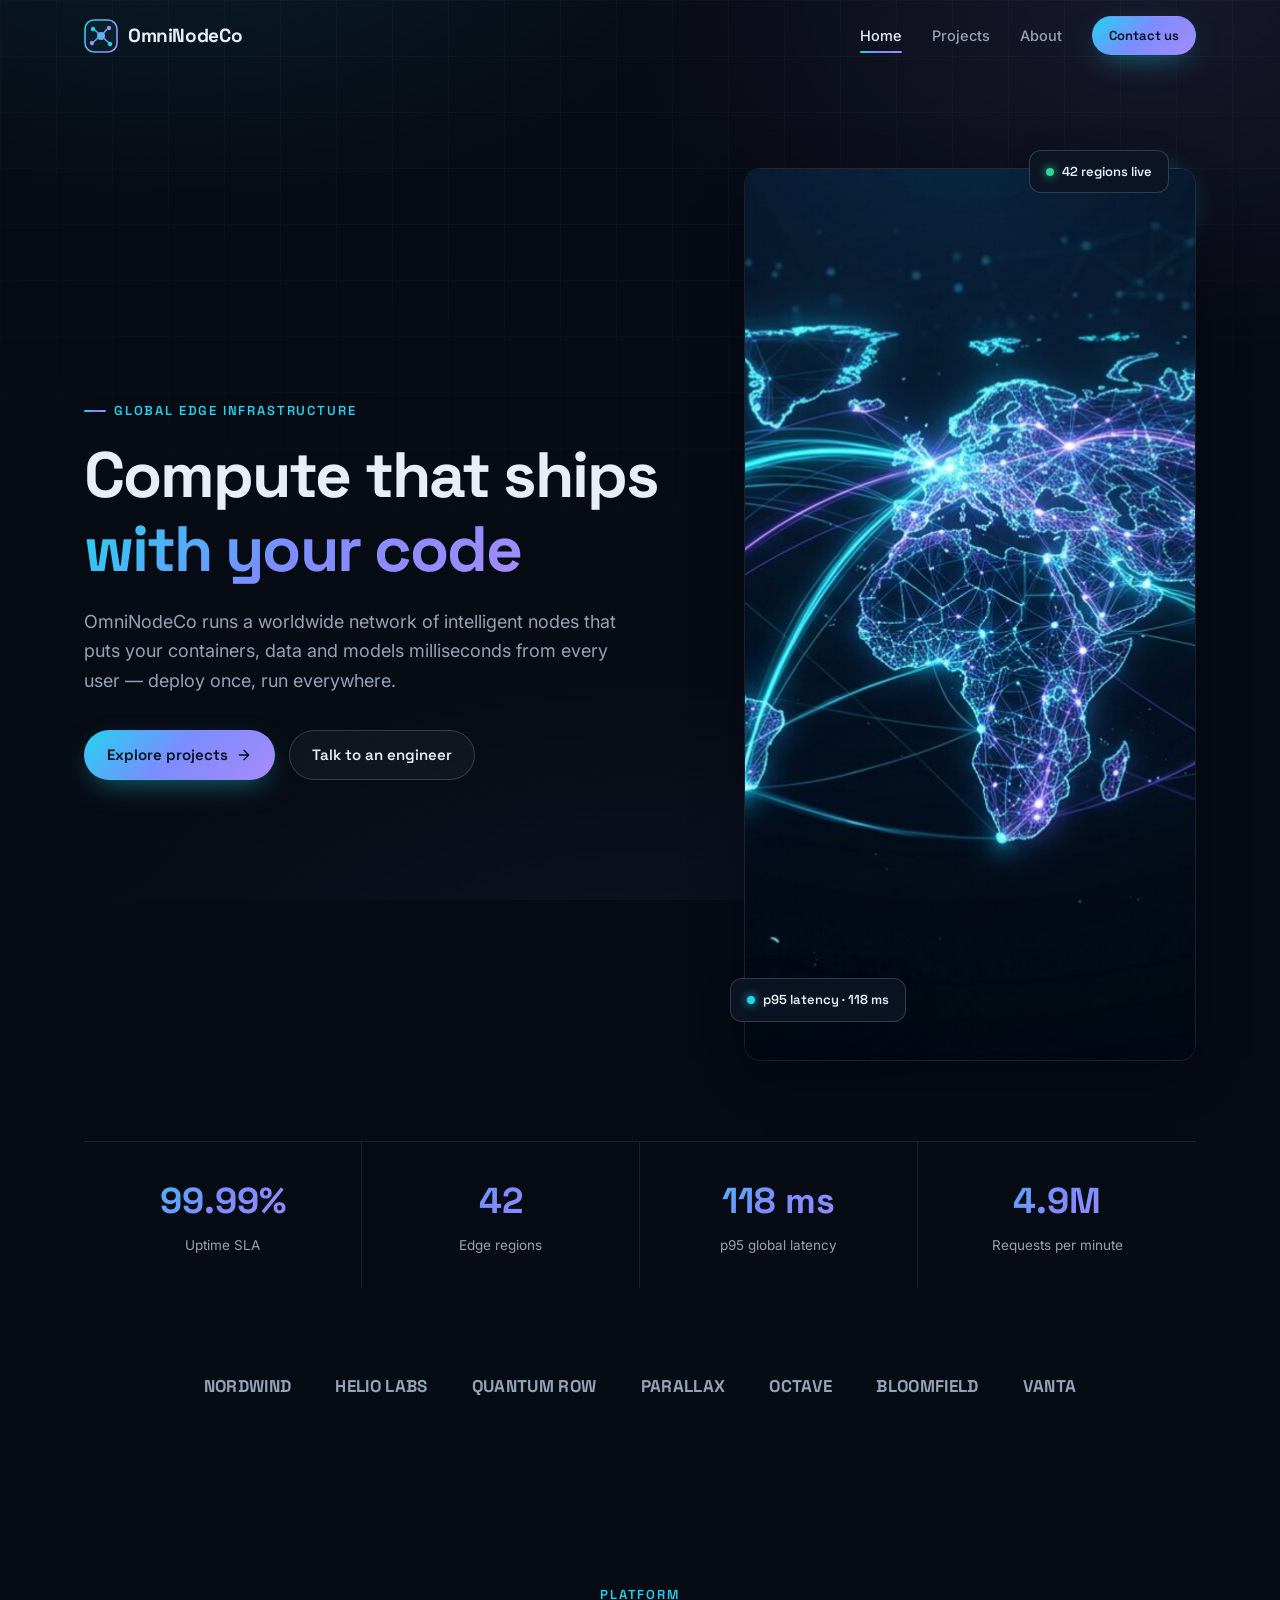
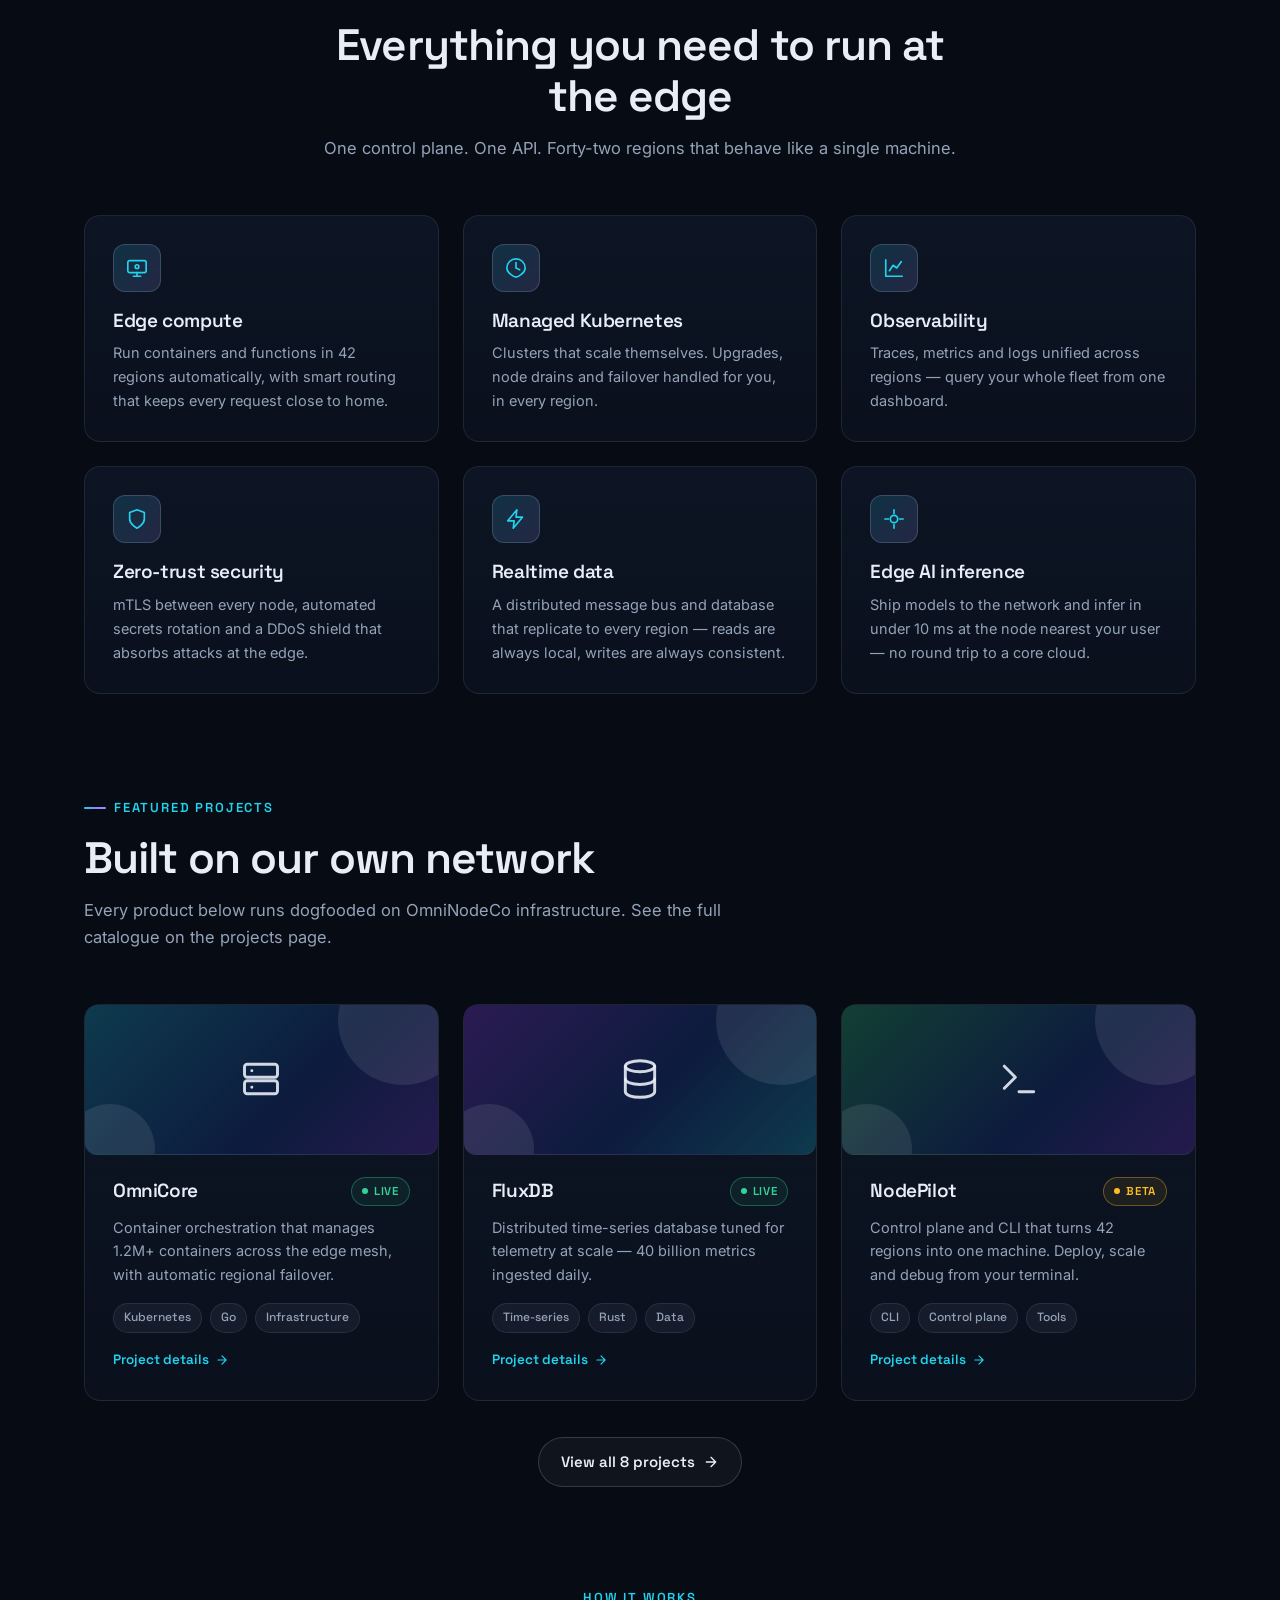
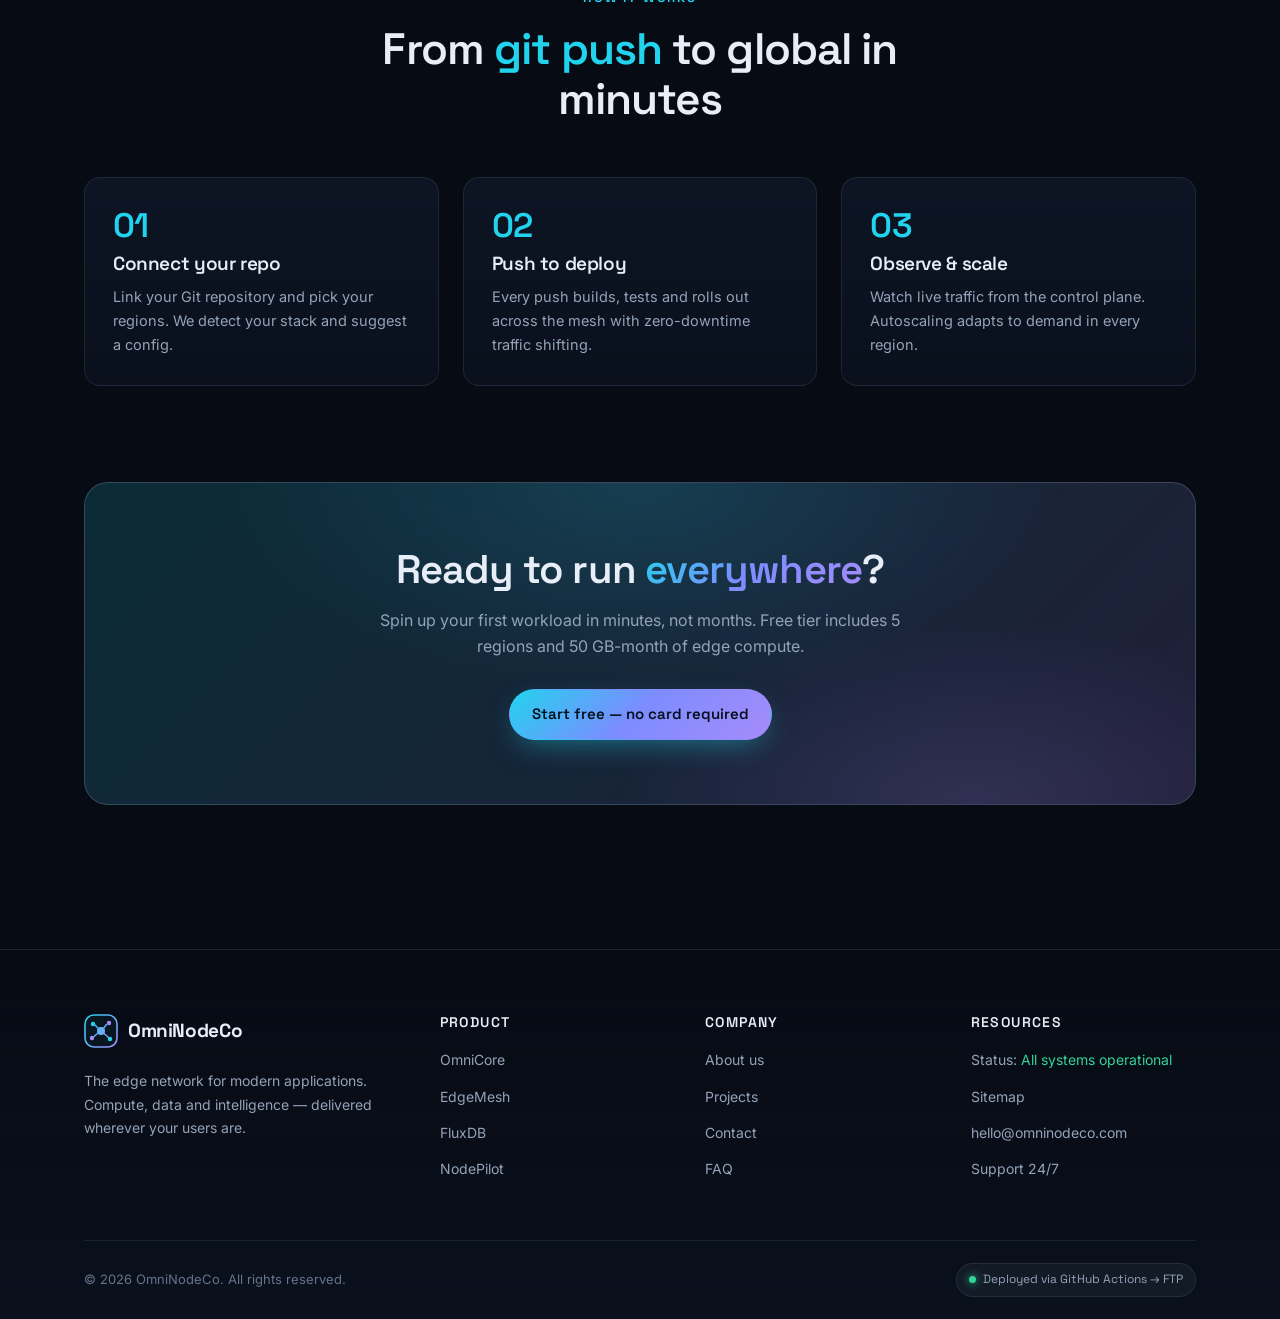
==== index.html @ f0d637fe "Build full OmniNodeCo website with FTP deploy workflow - Multi-page static site: home, projects (wit" ====
<!DOCTYPE html>
<html lang="en">
<head>
  <meta charset="UTF-8" />
  <meta name="viewport" content="width=device-width, initial-scale=1.0" />
  <title>OmniNodeCo — Global edge infrastructure for modern applications</title>
  <meta name="description" content="OmniNodeCo runs a global edge network that ships compute, data and intelligence to wherever your users are — with 99.99% uptime, 42 regions and sub-120ms latency." />
  <meta property="og:title" content="OmniNodeCo — Compute that ships with your code" />
  <meta property="og:description" content="Global edge infrastructure: managed Kubernetes, edge compute, realtime data and observability — deployed to 42 regions in minutes." />
  <meta property="og:type" content="website" />
  <meta property="og:url" content="https://www.omninodeco.com/" />
  <meta property="og:image" content="img/hero.jpg" />
  <meta name="theme-color" content="#070b14" />
  <link rel="icon" type="image/svg+xml" href="favicon.svg" />
  <link rel="preconnect" href="https://fonts.googleapis.com" />
  <link rel="preconnect" href="https://fonts.gstatic.com" crossorigin />
  <link href="https://fonts.googleapis.com/css2?family=Inter:wght@400;500;600&family=Space+Grotesk:wght@500;600;700&display=swap" rel="stylesheet" />
  <link rel="stylesheet" href="css/style.css" />
</head>
<body>

  <!-- ================= NAV ================= -->
  <header class="nav" id="nav">
    <div class="container nav-inner">
      <a class="brand" href="index.html" aria-label="OmniNodeCo home">
        <svg class="brand-mark" viewBox="0 0 34 34" fill="none" aria-hidden="true">
          <defs>
            <linearGradient id="bm" x1="0" y1="0" x2="34" y2="34" gradientUnits="userSpaceOnUse">
              <stop stop-color="#22d3ee" /><stop offset="1" stop-color="#a78bfa" />
            </linearGradient>
          </defs>
          <rect x="1" y="1" width="32" height="32" rx="9" stroke="url(#bm)" stroke-width="1.6" fill="rgba(34,211,238,0.06)" />
          <circle cx="17" cy="17" r="4" fill="url(#bm)" />
          <circle cx="9" cy="10" r="2.2" fill="#22d3ee" />
          <circle cx="25" cy="9" r="2.2" fill="#a78bfa" />
          <circle cx="26" cy="25" r="2.2" fill="#22d3ee" />
          <circle cx="8" cy="24" r="2.2" fill="#a78bfa" />
          <path d="M11 11l4.4 4.4M22.5 10.5L19 15M24.5 23.5l-5-4.5M10 22.5l4.6-4" stroke="url(#bm)" stroke-width="1.4" stroke-linecap="round" />
        </svg>
        OmniNodeCo
      </a>

      <nav class="nav-links" aria-label="Primary">
        <a href="index.html" class="active">Home</a>
        <a href="projects.html">Projects</a>
        <a href="about.html">About</a>
        <a href="contact.html" class="btn btn-primary btn-sm">Contact us</a>
      </nav>

      <button class="nav-toggle" id="navToggle" aria-label="Toggle menu" aria-expanded="false">
        <span></span><span></span><span></span>
      </button>
    </div>
  </header>

  <!-- ================= HERO ================= -->
  <section class="hero">
    <div class="container">
      <div class="hero-grid">
        <div>
          <span class="eyebrow">Global edge infrastructure</span>
          <h1>Compute that ships <span class="gradient-text">with your code</span></h1>
          <p class="hero-sub">
            OmniNodeCo runs a worldwide network of intelligent nodes that puts your
            containers, data and models milliseconds from every user — deploy once,
            run everywhere.
          </p>
          <div class="hero-ctas">
            <a class="btn btn-primary" href="projects.html">
              Explore projects
              <svg viewBox="0 0 24 24" fill="none" stroke="currentColor" stroke-width="2" stroke-linecap="round" stroke-linejoin="round"><path d="M5 12h14M12 5l7 7-7 7" /></svg>
            </a>
            <a class="btn btn-ghost" href="contact.html">Talk to an engineer</a>
          </div>
        </div>

        <div class="hero-visual reveal">
          <img src="img/hero.jpg" alt="OmniNodeCo global edge network — nodes connected across the world" width="1600" height="893" />
          <div class="hero-float f1"><span class="dot"></span>42 regions live</div>
          <div class="hero-float f2"><span class="dot"></span>p95 latency · 118 ms</div>
        </div>
      </div>

      <div class="stats reveal">
        <div class="stat">
          <b>99.99%</b>
          <span>Uptime SLA</span>
        </div>
        <div class="stat">
          <b>42</b>
          <span>Edge regions</span>
        </div>
        <div class="stat">
          <b>118 ms</b>
          <span>p95 global latency</span>
        </div>
        <div class="stat">
          <b>4.9M</b>
          <span>Requests per minute</span>
        </div>
      </div>
    </div>
  </section>

  <!-- ================= LOGO STRIP ================= -->
  <section class="section tight">
    <div class="container">
      <div class="logo-strip reveal" aria-label="Trusted by">
        <span>NORDWIND</span><span>HELIO LABS</span><span>QUANTUM ROW</span>
        <span>PARALLAX</span><span>OCTAVE</span><span>BLOOMFIELD</span><span>VANTA</span>
      </div>
    </div>
  </section>

  <!-- ================= FEATURES ================= -->
  <section class="section">
    <div class="container">
      <div class="section-head center reveal">
        <span class="eyebrow">Platform</span>
        <h2>Everything you need to run at the edge</h2>
        <p>One control plane. One API. Forty-two regions that behave like a single machine.</p>
      </div>

      <div class="grid grid-3">
        <article class="card reveal">
          <div class="card-icon">
            <svg viewBox="0 0 24 24" fill="none" stroke-width="1.8" stroke-linecap="round" stroke-linejoin="round"><rect x="2" y="4" width="20" height="13" rx="2" /><path d="M8 21h8M12 17v4" /><circle cx="12" cy="10.5" r="2" /></svg>
          </div>
          <h3>Edge compute</h3>
          <p>Run containers and functions in 42 regions automatically, with smart routing that keeps every request close to home.</p>
        </article>

        <article class="card reveal">
          <div class="card-icon">
            <svg viewBox="0 0 24 24" fill="none" stroke-width="1.8" stroke-linecap="round" stroke-linejoin="round"><path d="M12 2a10 10 0 0 1 10 10c0 5.5-8 10-10 10S2 17.5 2 12A10 10 0 0 1 12 2z" /><path d="M12 6v6l4 2" /></svg>
          </div>
          <h3>Managed Kubernetes</h3>
          <p>Clusters that scale themselves. Upgrades, node drains and failover handled for you, in every region.</p>
        </article>

        <article class="card reveal">
          <div class="card-icon">
            <svg viewBox="0 0 24 24" fill="none" stroke-width="1.8" stroke-linecap="round" stroke-linejoin="round"><path d="M3 3v18h18" /><path d="M7 15l4-6 4 3 5-7" /></svg>
          </div>
          <h3>Observability</h3>
          <p>Traces, metrics and logs unified across regions — query your whole fleet from one dashboard.</p>
        </article>

        <article class="card reveal">
          <div class="card-icon">
            <svg viewBox="0 0 24 24" fill="none" stroke-width="1.8" stroke-linecap="round" stroke-linejoin="round"><path d="M12 22s8-4 8-10V5l-8-3-8 3v7c0 6 8 10 8 10z" /></svg>
          </div>
          <h3>Zero-trust security</h3>
          <p>mTLS between every node, automated secrets rotation and a DDoS shield that absorbs attacks at the edge.</p>
        </article>

        <article class="card reveal">
          <div class="card-icon">
            <svg viewBox="0 0 24 24" fill="none" stroke-width="1.8" stroke-linecap="round" stroke-linejoin="round"><path d="M13 2L3 14h7l-1 8 10-12h-7l1-8z" /></svg>
          </div>
          <h3>Realtime data</h3>
          <p>A distributed message bus and database that replicate to every region — reads are always local, writes are always consistent.</p>
        </article>

        <article class="card reveal">
          <div class="card-icon">
            <svg viewBox="0 0 24 24" fill="none" stroke-width="1.8" stroke-linecap="round" stroke-linejoin="round"><path d="M12 2v4M12 18v4M2 12h4M18 12h4" /><circle cx="12" cy="12" r="4" /></svg>
          </div>
          <h3>Edge AI inference</h3>
          <p>Ship models to the network and infer in under 10 ms at the node nearest your user — no round trip to a core cloud.</p>
        </article>
      </div>
    </div>
  </section>

  <!-- ================= FEATURED PROJECTS ================= -->
  <section class="section" style="padding-top: 0;">
    <div class="container">
      <div class="section-head reveal">
        <span class="eyebrow">Featured projects</span>
        <h2>Built on our own network</h2>
        <p>Every product below runs dogfooded on OmniNodeCo infrastructure. See the full catalogue on the projects page.</p>
      </div>

      <div class="grid grid-3">
        <article class="card project-card reveal" data-category="infrastructure">
          <div class="project-thumb thumb-1">
            <svg viewBox="0 0 24 24" fill="none" stroke-width="1.6" stroke-linecap="round" stroke-linejoin="round"><rect x="3" y="4" width="18" height="7" rx="1.5" /><rect x="3" y="13" width="18" height="7" rx="1.5" /><path d="M7 7.5h.01M7 16.5h.01" /></svg>
          </div>
          <div class="project-meta">
            <h3 style="margin:0;">OmniCore</h3>
            <span class="status status-live">Live</span>
          </div>
          <p>Container orchestration that manages 1.2M+ containers across the edge mesh, with automatic regional failover.</p>
          <div class="tags">
            <span class="tag">Kubernetes</span><span class="tag">Go</span><span class="tag">Infrastructure</span>
          </div>
          <a class="card-link" href="projects.html">Project details
            <svg viewBox="0 0 24 24" fill="none" stroke="currentColor" stroke-width="2" stroke-linecap="round" stroke-linejoin="round"><path d="M5 12h14M12 5l7 7-7 7" /></svg>
          </a>
        </article>

        <article class="card project-card reveal" data-category="data-ai">
          <div class="project-thumb thumb-2">
            <svg viewBox="0 0 24 24" fill="none" stroke-width="1.6" stroke-linecap="round" stroke-linejoin="round"><ellipse cx="12" cy="5" rx="8" ry="3" /><path d="M4 5v14c0 1.7 3.6 3 8 3s8-1.3 8-3V5" /><path d="M4 12c0 1.7 3.6 3 8 3s8-1.3 8-3" /></svg>
          </div>
          <div class="project-meta">
            <h3 style="margin:0;">FluxDB</h3>
            <span class="status status-live">Live</span>
          </div>
          <p>Distributed time-series database tuned for telemetry at scale — 40 billion metrics ingested daily.</p>
          <div class="tags">
            <span class="tag">Time-series</span><span class="tag">Rust</span><span class="tag">Data</span>
          </div>
          <a class="card-link" href="projects.html">Project details
            <svg viewBox="0 0 24 24" fill="none" stroke="currentColor" stroke-width="2" stroke-linecap="round" stroke-linejoin="round"><path d="M5 12h14M12 5l7 7-7 7" /></svg>
          </a>
        </article>

        <article class="card project-card reveal" data-category="developer-tools">
          <div class="project-thumb thumb-3">
            <svg viewBox="0 0 24 24" fill="none" stroke-width="1.6" stroke-linecap="round" stroke-linejoin="round"><path d="M4 17l6-6-6-6M12 19h8" /></svg>
          </div>
          <div class="project-meta">
            <h3 style="margin:0;">NodePilot</h3>
            <span class="status status-beta">Beta</span>
          </div>
          <p>Control plane and CLI that turns 42 regions into one machine. Deploy, scale and debug from your terminal.</p>
          <div class="tags">
            <span class="tag">CLI</span><span class="tag">Control plane</span><span class="tag">Tools</span>
          </div>
          <a class="card-link" href="projects.html">Project details
            <svg viewBox="0 0 24 24" fill="none" stroke="currentColor" stroke-width="2" stroke-linecap="round" stroke-linejoin="round"><path d="M5 12h14M12 5l7 7-7 7" /></svg>
          </a>
        </article>
      </div>

      <div style="text-align:center; margin-top:36px;" class="reveal">
        <a class="btn btn-ghost" href="projects.html">View all 8 projects
          <svg viewBox="0 0 24 24" fill="none" stroke="currentColor" stroke-width="2" stroke-linecap="round" stroke-linejoin="round"><path d="M5 12h14M12 5l7 7-7 7" /></svg>
        </a>
      </div>
    </div>
  </section>

  <!-- ================= HOW IT WORKS ================= -->
  <section class="section" style="padding-top:0;">
    <div class="container">
      <div class="section-head center reveal">
        <span class="eyebrow">How it works</span>
        <h2>From <code style="font-family:var(--font-display); color:var(--accent);">git push</code> to global in minutes</h2>
      </div>

      <div class="grid grid-3">
        <article class="card reveal">
          <h3 style="color:var(--accent); font-size:34px; margin-bottom:8px;">01</h3>
          <h3>Connect your repo</h3>
          <p>Link your Git repository and pick your regions. We detect your stack and suggest a config.</p>
        </article>
        <article class="card reveal">
          <h3 style="color:var(--accent); font-size:34px; margin-bottom:8px;">02</h3>
          <h3>Push to deploy</h3>
          <p>Every push builds, tests and rolls out across the mesh with zero-downtime traffic shifting.</p>
        </article>
        <article class="card reveal">
          <h3 style="color:var(--accent); font-size:34px; margin-bottom:8px;">03</h3>
          <h3>Observe &amp; scale</h3>
          <p>Watch live traffic from the control plane. Autoscaling adapts to demand in every region.</p>
        </article>
      </div>
    </div>
  </section>

  <!-- ================= CTA ================= -->
  <section class="section" style="padding-top:0;">
    <div class="container">
      <div class="cta-band reveal">
        <h2>Ready to run <span class="gradient-text">everywhere</span>?</h2>
        <p>Spin up your first workload in minutes, not months. Free tier includes 5 regions and 50 GB-month of edge compute.</p>
        <a class="btn btn-primary" href="contact.html">Start free — no card required</a>
      </div>
    </div>
  </section>

  <!-- ================= FOOTER ================= -->
  <footer class="footer">
    <div class="container">
      <div class="footer-grid">
        <div>
          <a class="brand" href="index.html">
            <svg class="brand-mark" viewBox="0 0 34 34" fill="none" aria-hidden="true">
              <rect x="1" y="1" width="32" height="32" rx="9" stroke="url(#bm2)" stroke-width="1.6" fill="rgba(34,211,238,0.06)" />
              <circle cx="17" cy="17" r="4" fill="url(#bm2)" />
              <circle cx="9" cy="10" r="2.2" fill="#22d3ee" />
              <circle cx="25" cy="9" r="2.2" fill="#a78bfa" />
              <circle cx="26" cy="25" r="2.2" fill="#22d3ee" />
              <circle cx="8" cy="24" r="2.2" fill="#a78bfa" />
              <path d="M11 11l4.4 4.4M22.5 10.5L19 15M24.5 23.5l-5-4.5M10 22.5l4.6-4" stroke="url(#bm2)" stroke-width="1.4" stroke-linecap="round" />
              <defs>
                <linearGradient id="bm2" x1="0" y1="0" x2="34" y2="34" gradientUnits="userSpaceOnUse">
                  <stop stop-color="#22d3ee" /><stop offset="1" stop-color="#a78bfa" />
                </linearGradient>
              </defs>
            </svg>
            OmniNodeCo
          </a>
          <p>The edge network for modern applications. Compute, data and intelligence — delivered wherever your users are.</p>
        </div>

        <div>
          <h4>Product</h4>
          <ul class="footer-links">
            <li><a href="projects.html#featured">OmniCore</a></li>
            <li><a href="projects.html">EdgeMesh</a></li>
            <li><a href="projects.html">FluxDB</a></li>
            <li><a href="projects.html">NodePilot</a></li>
          </ul>
        </div>

        <div>
          <h4>Company</h4>
          <ul class="footer-links">
            <li><a href="about.html">About us</a></li>
            <li><a href="projects.html">Projects</a></li>
            <li><a href="contact.html">Contact</a></li>
            <li><a href="contact.html#faq">FAQ</a></li>
          </ul>
        </div>

        <div>
          <h4>Resources</h4>
          <ul class="footer-links">
            <li><a href="projects.html">Status: <span style="color:var(--ok);">All systems operational</span></a></li>
            <li><a href="sitemap.xml">Sitemap</a></li>
            <li><a href="mailto:hello@omninodeco.com">hello@omninodeco.com</a></li>
            <li><a href="contact.html">Support 24/7</a></li>
          </ul>
        </div>
      </div>

      <div class="footer-bottom">
        <span>© <span data-year>2026</span> OmniNodeCo. All rights reserved.</span>
        <span class="deploy-chip"><span class="dot"></span>Deployed via GitHub Actions → FTP</span>
      </div>
    </div>
  </footer>

  <script src="js/main.js"></script>
</body>
</html>
---- css/style.css ----
/* ============================================================
   OmniNodeCo — global stylesheet
   Dark, node/edge-network inspired design system
   ============================================================ */

/* ---------- Design tokens ---------- */
:root {
  --bg: #070b14;
  --bg-2: #0a101d;
  --surface: #0d1524;
  --surface-2: #111b2e;
  --border: rgba(148, 163, 184, 0.14);
  --border-strong: rgba(148, 163, 184, 0.28);

  --text: #e8eef7;
  --muted: #94a3b8;
  --dim: #64748b;

  --accent: #22d3ee;
  --accent-2: #a78bfa;
  --mid: #7c8cff;
  --ok: #34d399;
  --warn: #fbbf24;
  --danger: #f87171;

  --grad: linear-gradient(135deg, var(--accent) 0%, var(--mid) 48%, var(--accent-2) 100%);
  --grad-soft: linear-gradient(135deg, rgba(34, 211, 238, 0.16), rgba(167, 139, 250, 0.16));

  --font-display: "Space Grotesk", "Segoe UI", system-ui, -apple-system, sans-serif;
  --font-body: "Inter", "Segoe UI", system-ui, -apple-system, sans-serif;

  --radius: 16px;
  --radius-sm: 10px;
  --shadow: 0 18px 50px -18px rgba(2, 6, 16, 0.85);
  --shadow-glow: 0 0 0 1px rgba(34, 211, 238, 0.25), 0 18px 60px -20px rgba(34, 211, 238, 0.35);

  --nav-h: 72px;
  --maxw: 1160px;
}

/* ---------- Reset / base ---------- */
*,
*::before,
*::after {
  box-sizing: border-box;
  margin: 0;
  padding: 0;
}

html {
  scroll-behavior: smooth;
  -webkit-text-size-adjust: 100%;
}

body {
  font-family: var(--font-body);
  background: var(--bg);
  color: var(--text);
  line-height: 1.65;
  font-size: 16px;
  -webkit-font-smoothing: antialiased;
  overflow-x: hidden;
}

img {
  max-width: 100%;
  display: block;
}

a {
  color: inherit;
  text-decoration: none;
}

ul {
  list-style: none;
}

h1, h2, h3, h4 {
  font-family: var(--font-display);
  font-weight: 600;
  line-height: 1.15;
  letter-spacing: -0.02em;
}

::selection {
  background: rgba(34, 211, 238, 0.35);
  color: #fff;
}

/* Background canvas: subtle grid + glow orbs */
body::before {
  content: "";
  position: fixed;
  inset: 0;
  z-index: -2;
  background:
    radial-gradient(900px 480px at 15% -10%, rgba(34, 211, 238, 0.09), transparent 60%),
    radial-gradient(900px 560px at 90% 0%, rgba(167, 139, 250, 0.10), transparent 60%),
    radial-gradient(1000px 600px at 50% 115%, rgba(124, 140, 255, 0.07), transparent 60%),
    var(--bg);
}

body::after {
  content: "";
  position: fixed;
  inset: 0;
  z-index: -1;
  background-image:
    linear-gradient(rgba(148, 163, 184, 0.045) 1px, transparent 1px),
    linear-gradient(90deg, rgba(148, 163, 184, 0.045) 1px, transparent 1px);
  background-size: 56px 56px;
  mask-image: radial-gradient(ellipse 90% 70% at 50% 0%, #000 40%, transparent 100%);
  -webkit-mask-image: radial-gradient(ellipse 90% 70% at 50% 0%, #000 40%, transparent 100%);
  pointer-events: none;
}

.container {
  max-width: var(--maxw);
  margin: 0 auto;
  padding: 0 24px;
}

/* ---------- Typography helpers ---------- */
.eyebrow {
  display: inline-flex;
  align-items: center;
  gap: 8px;
  font-family: var(--font-display);
  font-size: 13px;
  font-weight: 600;
  letter-spacing: 0.14em;
  text-transform: uppercase;
  color: var(--accent);
}

.eyebrow::before {
  content: "";
  width: 22px;
  height: 2px;
  border-radius: 2px;
  background: var(--grad);
}

.gradient-text {
  background: var(--grad);
  -webkit-background-clip: text;
  background-clip: text;
  color: transparent;
}

.muted {
  color: var(--muted);
}

/* ---------- Buttons ---------- */
.btn {
  display: inline-flex;
  align-items: center;
  justify-content: center;
  gap: 8px;
  font-family: var(--font-display);
  font-size: 15px;
  font-weight: 600;
  padding: 12px 22px;
  border-radius: 999px;
  border: 1px solid transparent;
  cursor: pointer;
  transition: transform 0.18s ease, box-shadow 0.18s ease, background 0.18s ease, border-color 0.18s ease, color 0.18s ease;
  white-space: nowrap;
}

.btn svg {
  width: 16px;
  height: 16px;
  flex: none;
}

.btn-primary {
  background: var(--grad);
  color: #04101c;
  box-shadow: 0 10px 30px -10px rgba(34, 211, 238, 0.55);
}

.btn-primary:hover {
  transform: translateY(-2px);
  box-shadow: 0 16px 38px -10px rgba(34, 211, 238, 0.7);
}

.btn-ghost {
  background: rgba(148, 163, 184, 0.06);
  border-color: var(--border-strong);
  color: var(--text);
}

.btn-ghost:hover {
  border-color: var(--accent);
  color: var(--accent);
  transform: translateY(-2px);
}

.btn-sm {
  padding: 8px 16px;
  font-size: 13px;
}

/* ---------- Navigation ---------- */
.nav {
  position: sticky;
  top: 0;
  z-index: 100;
  height: var(--nav-h);
  display: flex;
  align-items: center;
  transition: background 0.25s ease, border-color 0.25s ease, box-shadow 0.25s ease;
  border-bottom: 1px solid transparent;
}

.nav.scrolled {
  background: rgba(7, 11, 20, 0.82);
  backdrop-filter: blur(14px);
  -webkit-backdrop-filter: blur(14px);
  border-color: var(--border);
  box-shadow: 0 10px 30px -18px rgba(0, 0, 0, 0.8);
}

.nav-inner {
  display: flex;
  align-items: center;
  justify-content: space-between;
  width: 100%;
}

.brand {
  display: inline-flex;
  align-items: center;
  gap: 10px;
  font-family: var(--font-display);
  font-size: 19px;
  font-weight: 700;
  letter-spacing: -0.02em;
}

.brand-mark {
  width: 34px;
  height: 34px;
  flex: none;
}

.nav-links {
  display: flex;
  align-items: center;
  gap: 30px;
}

.nav-links a:not(.btn) {
  font-size: 14.5px;
  font-weight: 500;
  color: var(--muted);
  position: relative;
  padding: 6px 0;
  transition: color 0.18s ease;
}

.nav-links a:not(.btn)::after {
  content: "";
  position: absolute;
  left: 0;
  bottom: 0;
  width: 100%;
  height: 2px;
  border-radius: 2px;
  background: var(--grad);
  transform: scaleX(0);
  transform-origin: left;
  transition: transform 0.22s ease;
}

.nav-links a:not(.btn):hover,
.nav-links a.active {
  color: var(--text);
}

.nav-links a:not(.btn):hover::after,
.nav-links a.active::after {
  transform: scaleX(1);
}

.nav-toggle {
  display: none;
  background: none;
  border: 1px solid var(--border-strong);
  border-radius: 10px;
  width: 42px;
  height: 42px;
  cursor: pointer;
  flex-direction: column;
  align-items: center;
  justify-content: center;
  gap: 5px;
}

.nav-toggle span {
  display: block;
  width: 18px;
  height: 2px;
  border-radius: 2px;
  background: var(--text);
  transition: transform 0.25s ease, opacity 0.25s ease;
}

.nav.open .nav-toggle span:nth-child(1) { transform: translateY(7px) rotate(45deg); }
.nav.open .nav-toggle span:nth-child(2) { opacity: 0; }
.nav.open .nav-toggle span:nth-child(3) { transform: translateY(-7px) rotate(-45deg); }

/* ---------- Hero ---------- */
.hero {
  position: relative;
  padding: 96px 0 0;
  overflow: hidden;
}

.hero-grid {
  display: grid;
  grid-template-columns: 1.15fr 0.85fr;
  gap: 48px;
  align-items: center;
}

.hero h1 {
  font-size: clamp(40px, 5.4vw, 64px);
  font-weight: 700;
  margin: 18px 0 20px;
  letter-spacing: -0.03em;
}

.hero-sub {
  font-size: 18px;
  color: var(--muted);
  max-width: 540px;
  margin-bottom: 34px;
}

.hero-ctas {
  display: flex;
  flex-wrap: wrap;
  gap: 14px;
  margin-bottom: 56px;
}

.hero-visual {
  position: relative;
}

.hero-visual img {
  border-radius: var(--radius);
  border: 1px solid var(--border);
  box-shadow: var(--shadow);
  width: 100%;
  object-fit: cover;
}

.hero-visual::before {
  content: "";
  position: absolute;
  inset: -22px -16px auto auto;
  width: 120px;
  height: 120px;
  background: radial-gradient(circle, rgba(34, 211, 238, 0.35), transparent 70%);
  filter: blur(6px);
  z-index: -1;
}

.hero-float {
  position: absolute;
  background: rgba(13, 21, 36, 0.9);
  backdrop-filter: blur(10px);
  border: 1px solid var(--border-strong);
  border-radius: 12px;
  padding: 10px 16px;
  font-family: var(--font-display);
  font-size: 13px;
  font-weight: 600;
  box-shadow: var(--shadow);
  display: flex;
  align-items: center;
  gap: 8px;
  animation: float 5.5s ease-in-out infinite;
}

.hero-float .dot {
  width: 8px;
  height: 8px;
  border-radius: 50%;
  background: var(--ok);
  box-shadow: 0 0 10px var(--ok);
}

.hero-float.f1 { top: -18px; right: 6%; }
.hero-float.f2 { bottom: 40px; left: -14px; animation-delay: 2.2s; }
.hero-float.f2 .dot { background: var(--accent); box-shadow: 0 0 10px var(--accent); }

@keyframes float {
  0%, 100% { transform: translateY(0); }
  50% { transform: translateY(-10px); }
}

/* Stats bar */
.stats {
  margin-top: 80px;
  border-top: 1px solid var(--border);
  display: grid;
  grid-template-columns: repeat(4, 1fr);
}

.stat {
  padding: 30px 22px;
  text-align: center;
  border-right: 1px solid var(--border);
}

.stat:last-child { border-right: none; }

.stat b {
  display: block;
  font-family: var(--font-display);
  font-size: clamp(26px, 3vw, 36px);
  font-weight: 700;
  background: var(--grad);
  -webkit-background-clip: text;
  background-clip: text;
  color: transparent;
}

.stat span {
  font-size: 13.5px;
  color: var(--muted);
}

/* ---------- Sections ---------- */
.section {
  padding: 96px 0;
}

.section.tight { padding: 64px 0; }

.section-head {
  max-width: 680px;
  margin-bottom: 52px;
}

.section-head.center {
  margin-left: auto;
  margin-right: auto;
  text-align: center;
}

.section-head.center .eyebrow { justify-content: center; }
.section-head.center .eyebrow::before { display: none; }

.section-head h2 {
  font-size: clamp(30px, 3.6vw, 44px);
  margin: 14px 0 14px;
}

.section-head p {
  color: var(--muted);
  font-size: 16.5px;
}

/* ---------- Cards / grids ---------- */
.grid {
  display: grid;
  gap: 24px;
}

.grid-2 { grid-template-columns: repeat(2, 1fr); }
.grid-3 { grid-template-columns: repeat(3, 1fr); }
.grid-4 { grid-template-columns: repeat(4, 1fr); }

.card {
  background: linear-gradient(180deg, var(--surface), rgba(13, 21, 36, 0.55));
  border: 1px solid var(--border);
  border-radius: var(--radius);
  padding: 28px;
  transition: transform 0.22s ease, border-color 0.22s ease, box-shadow 0.22s ease;
  position: relative;
}

.card:hover {
  transform: translateY(-5px);
  border-color: var(--border-strong);
  box-shadow: var(--shadow);
}

.card-icon {
  width: 48px;
  height: 48px;
  border-radius: 12px;
  background: var(--grad-soft);
  border: 1px solid var(--border-strong);
  display: flex;
  align-items: center;
  justify-content: center;
  margin-bottom: 18px;
}

.card-icon svg {
  width: 22px;
  height: 22px;
  stroke: var(--accent);
}

.card h3 {
  font-size: 19px;
  margin-bottom: 10px;
}

.card p {
  color: var(--muted);
  font-size: 14.5px;
}

.card .card-link {
  display: inline-flex;
  align-items: center;
  gap: 6px;
  margin-top: 16px;
  font-family: var(--font-display);
  font-size: 13.5px;
  font-weight: 600;
  color: var(--accent);
  transition: gap 0.18s ease;
}

.card .card-link:hover { gap: 10px; }

.card-link svg { width: 14px; height: 14px; }

/* ---------- Project cards ---------- */
.project-thumb {
  height: 150px;
  border-radius: 12px;
  margin: -28px -28px 22px;
  display: flex;
  align-items: center;
  justify-content: center;
  position: relative;
  overflow: hidden;
  border-bottom: 1px solid var(--border);
}

.project-thumb svg {
  width: 44px;
  height: 44px;
  stroke: rgba(232, 238, 247, 0.9);
  position: relative;
  z-index: 1;
}

.project-thumb::before,
.project-thumb::after {
  content: "";
  position: absolute;
  border-radius: 50%;
  background: rgba(255, 255, 255, 0.09);
}

.project-thumb::before { width: 130px; height: 130px; top: -50px; right: -30px; }
.project-thumb::after { width: 90px; height: 90px; bottom: -40px; left: -20px; }

.thumb-1 { background: linear-gradient(135deg, #0e3a4d, #0d1b3e 60%, #251a4d); }
.thumb-2 { background: linear-gradient(135deg, #2b1b52, #0d1b3e 55%, #0e3a4d); }
.thumb-3 { background: linear-gradient(135deg, #123f33, #0d1b3e 60%, #251a4d); }
.thumb-4 { background: linear-gradient(135deg, #3a2a10, #0d1b3e 60%, #2b1b52); }

.project-meta {
  display: flex;
  align-items: center;
  justify-content: space-between;
  gap: 10px;
  margin-bottom: 10px;
}

.status {
  display: inline-flex;
  align-items: center;
  gap: 6px;
  font-family: var(--font-display);
  font-size: 11.5px;
  font-weight: 600;
  letter-spacing: 0.06em;
  text-transform: uppercase;
  padding: 4px 10px;
  border-radius: 999px;
  border: 1px solid;
  white-space: nowrap;
}

.status::before {
  content: "";
  width: 6px;
  height: 6px;
  border-radius: 50%;
  background: currentColor;
}

.status-live { color: var(--ok); border-color: rgba(52, 211, 153, 0.35); background: rgba(52, 211, 153, 0.08); }
.status-beta { color: var(--warn); border-color: rgba(251, 191, 36, 0.35); background: rgba(251, 191, 36, 0.08); }
.status-alpha { color: var(--danger); border-color: rgba(248, 113, 113, 0.35); background: rgba(248, 113, 113, 0.08); }

.tags {
  display: flex;
  flex-wrap: wrap;
  gap: 8px;
  margin-top: 16px;
}

.tag {
  font-family: var(--font-display);
  font-size: 12px;
  font-weight: 500;
  color: var(--muted);
  background: rgba(148, 163, 184, 0.08);
  border: 1px solid var(--border);
  padding: 4px 10px;
  border-radius: 999px;
}

/* ---------- Filters ---------- */
.filters {
  display: flex;
  flex-wrap: wrap;
  gap: 10px;
  margin-bottom: 36px;
}

.filter-btn {
  font-family: var(--font-display);
  font-size: 13.5px;
  font-weight: 600;
  color: var(--muted);
  background: rgba(148, 163, 184, 0.05);
  border: 1px solid var(--border);
  border-radius: 999px;
  padding: 9px 18px;
  cursor: pointer;
  transition: all 0.18s ease;
}

.filter-btn:hover {
  color: var(--text);
  border-color: var(--border-strong);
}

.filter-btn.active {
  color: #04101c;
  background: var(--grad);
  border-color: transparent;
}

/* ---------- CTA band ---------- */
.cta-band {
  position: relative;
  border-radius: 24px;
  padding: 64px 48px;
  text-align: center;
  overflow: hidden;
  border: 1px solid var(--border-strong);
  background: var(--grad-soft);
}

.cta-band::before {
  content: "";
  position: absolute;
  inset: 0;
  background:
    radial-gradient(600px 300px at 50% 0%, rgba(34, 211, 238, 0.14), transparent 70%),
    radial-gradient(500px 260px at 80% 100%, rgba(167, 139, 250, 0.14), transparent 70%);
  pointer-events: none;
}

.cta-band h2 {
  font-size: clamp(28px, 3.4vw, 40px);
  margin-bottom: 14px;
  position: relative;
}

.cta-band p {
  color: var(--muted);
  max-width: 560px;
  margin: 0 auto 30px;
  font-size: 16px;
  position: relative;
}

.cta-band .btn { position: relative; }

/* ---------- Page hero (inner pages) ---------- */
.page-hero {
  padding: 88px 0 56px;
  text-align: center;
}

.page-hero h1 {
  font-size: clamp(36px, 4.6vw, 54px);
  margin: 16px 0 14px;
}

.page-hero p {
  color: var(--muted);
  max-width: 620px;
  margin: 0 auto;
  font-size: 17px;
}

.crumbs {
  font-family: var(--font-display);
  font-size: 13px;
  letter-spacing: 0.1em;
  text-transform: uppercase;
  color: var(--dim);
}

.crumbs a { color: var(--accent); }

/* ---------- Featured project (projects page) ---------- */
.featured {
  display: grid;
  grid-template-columns: 1fr 1fr;
  gap: 0;
  background: linear-gradient(180deg, var(--surface), rgba(13, 21, 36, 0.5));
  border: 1px solid var(--border);
  border-radius: var(--radius);
  overflow: hidden;
  margin-bottom: 24px;
}

.featured-visual {
  min-height: 300px;
  display: flex;
  align-items: center;
  justify-content: center;
  position: relative;
  overflow: hidden;
}

.featured-visual svg {
  width: 96px;
  height: 96px;
  stroke: rgba(232, 238, 247, 0.92);
  position: relative;
  z-index: 1;
}

.featured-body {
  padding: 40px;
  display: flex;
  flex-direction: column;
  justify-content: center;
}

.featured-body h3 { font-size: 28px; margin: 14px 0 12px; }
.featured-body p { color: var(--muted); margin-bottom: 18px; }

.featured-stats {
  display: flex;
  gap: 28px;
  margin-bottom: 22px;
}

.featured-stats b {
  display: block;
  font-family: var(--font-display);
  font-size: 20px;
  color: var(--accent);
}

.featured-stats span { font-size: 12.5px; color: var(--dim); }

/* ---------- About ---------- */
.mission-grid {
  display: grid;
  grid-template-columns: 1fr 1fr;
  gap: 56px;
  align-items: center;
}

.mission-grid img {
  border-radius: var(--radius);
  border: 1px solid var(--border);
  box-shadow: var(--shadow);
  width: 100%;
  object-fit: cover;
}

.timeline {
  position: relative;
  padding-left: 30px;
}

.timeline::before {
  content: "";
  position: absolute;
  left: 7px;
  top: 4px;
  bottom: 4px;
  width: 2px;
  background: linear-gradient(180deg, var(--accent), var(--accent-2));
  opacity: 0.4;
}

.timeline-item {
  position: relative;
  padding-bottom: 36px;
}

.timeline-item:last-child { padding-bottom: 0; }

.timeline-item::before {
  content: "";
  position: absolute;
  left: -30px;
  top: 6px;
  width: 16px;
  height: 16px;
  border-radius: 50%;
  background: var(--bg);
  border: 2px solid var(--accent);
  box-shadow: 0 0 14px rgba(34, 211, 238, 0.6);
}

.timeline-item .year {
  font-family: var(--font-display);
  font-size: 13px;
  font-weight: 700;
  color: var(--accent);
  letter-spacing: 0.1em;
}

.timeline-item h3 { font-size: 18px; margin: 6px 0 6px; }
.timeline-item p { color: var(--muted); font-size: 14.5px; }

.avatar {
  width: 62px;
  height: 62px;
  border-radius: 50%;
  background: var(--grad);
  color: #04101c;
  font-family: var(--font-display);
  font-weight: 700;
  font-size: 20px;
  display: flex;
  align-items: center;
  justify-content: center;
  margin-bottom: 16px;
}

.team-card { text-align: center; padding: 32px 24px; }
.team-card .avatar { margin-left: auto; margin-right: auto; }
.team-card h3 { font-size: 17px; }
.team-card .role { color: var(--accent); font-size: 13px; font-family: var(--font-display); font-weight: 600; margin-top: 2px; }
.team-card p { margin-top: 12px; font-size: 13.5px; }

/* ---------- Contact ---------- */
.contact-grid {
  display: grid;
  grid-template-columns: 0.9fr 1.1fr;
  gap: 40px;
  align-items: start;
}

.contact-info-card {
  display: flex;
  gap: 16px;
  padding: 20px;
}

.contact-info-card .card-icon { margin-bottom: 0; flex: none; }

.form-card {
  padding: 36px;
}

.form-row {
  display: grid;
  grid-template-columns: 1fr 1fr;
  gap: 16px;
}

.field {
  margin-bottom: 18px;
}

.field label {
  display: block;
  font-family: var(--font-display);
  font-size: 13px;
  font-weight: 600;
  margin-bottom: 7px;
  color: var(--text);
}

.field input,
.field select,
.field textarea {
  width: 100%;
  background: rgba(7, 11, 20, 0.7);
  border: 1px solid var(--border-strong);
  border-radius: var(--radius-sm);
  color: var(--text);
  font-family: var(--font-body);
  font-size: 14.5px;
  padding: 12px 14px;
  transition: border-color 0.18s ease, box-shadow 0.18s ease;
}

.field select option { background: var(--surface); }

.field input:focus,
.field select:focus,
.field textarea:focus {
  outline: none;
  border-color: var(--accent);
  box-shadow: 0 0 0 3px rgba(34, 211, 238, 0.18);
}

.field textarea { min-height: 140px; resize: vertical; }

.form-status {
  display: none;
  margin-top: 16px;
  padding: 12px 16px;
  border-radius: var(--radius-sm);
  font-size: 14px;
  border: 1px solid;
}

.form-status.ok { display: block; color: var(--ok); border-color: rgba(52, 211, 153, 0.4); background: rgba(52, 211, 153, 0.08); }
.form-status.err { display: block; color: var(--danger); border-color: rgba(248, 113, 113, 0.4); background: rgba(248, 113, 113, 0.08); }

/* ---------- FAQ ---------- */
.faq details {
  background: linear-gradient(180deg, var(--surface), rgba(13, 21, 36, 0.5));
  border: 1px solid var(--border);
  border-radius: var(--radius-sm);
  padding: 18px 22px;
  margin-bottom: 14px;
  transition: border-color 0.2s ease;
}

.faq details[open] { border-color: var(--border-strong); }

.faq summary {
  cursor: pointer;
  font-family: var(--font-display);
  font-weight: 600;
  font-size: 15.5px;
  list-style: none;
  display: flex;
  justify-content: space-between;
  align-items: center;
  gap: 16px;
}

.faq summary::-webkit-details-marker { display: none; }

.faq summary::after {
  content: "+";
  font-family: var(--font-body);
  font-size: 20px;
  font-weight: 400;
  color: var(--accent);
  transition: transform 0.2s ease;
  flex: none;
}

.faq details[open] summary::after { transform: rotate(45deg); }

.faq details p {
  color: var(--muted);
  font-size: 14.5px;
  margin-top: 12px;
}

/* ---------- Logo strip ---------- */
.logo-strip {
  display: flex;
  flex-wrap: wrap;
  justify-content: center;
  gap: 18px 44px;
  padding: 20px 0;
  opacity: 0.6;
}

.logo-strip span {
  font-family: var(--font-display);
  font-weight: 700;
  font-size: 17px;
  letter-spacing: 0.02em;
  color: var(--muted);
  white-space: nowrap;
}

/* ---------- Footer ---------- */
.footer {
  border-top: 1px solid var(--border);
  background: linear-gradient(180deg, transparent, rgba(13, 21, 36, 0.55));
  padding: 64px 0 0;
  margin-top: 48px;
}

.footer-grid {
  display: grid;
  grid-template-columns: 1.4fr 1fr 1fr 1fr;
  gap: 40px;
  padding-bottom: 48px;
}

.footer h4 {
  font-size: 14px;
  letter-spacing: 0.1em;
  text-transform: uppercase;
  color: var(--text);
  margin-bottom: 16px;
}

.footer p {
  color: var(--muted);
  font-size: 14px;
  max-width: 300px;
  margin-top: 14px;
}

.footer-links li { margin-bottom: 10px; }

.footer-links a {
  color: var(--muted);
  font-size: 14px;
  transition: color 0.15s ease;
}

.footer-links a:hover { color: var(--accent); }

.footer-bottom {
  border-top: 1px solid var(--border);
  padding: 22px 0;
  display: flex;
  align-items: center;
  justify-content: space-between;
  gap: 14px;
  flex-wrap: wrap;
  font-size: 13px;
  color: var(--dim);
}

.footer-bottom .deploy-chip {
  display: inline-flex;
  align-items: center;
  gap: 7px;
  font-family: var(--font-display);
  font-size: 12px;
  color: var(--muted);
  background: rgba(148, 163, 184, 0.07);
  border: 1px solid var(--border);
  padding: 6px 12px;
  border-radius: 999px;
}

.footer-bottom .deploy-chip .dot {
  width: 7px;
  height: 7px;
  border-radius: 50%;
  background: var(--ok);
  box-shadow: 0 0 8px var(--ok);
}

/* ---------- 404 ---------- */
.error-page {
  min-height: 70vh;
  display: flex;
  flex-direction: column;
  align-items: center;
  justify-content: center;
  text-align: center;
  padding: 60px 24px;
}

.error-code {
  font-family: var(--font-display);
  font-size: clamp(90px, 16vw, 170px);
  font-weight: 700;
  line-height: 1;
  background: var(--grad);
  -webkit-background-clip: text;
  background-clip: text;
  color: transparent;
}

.error-page h1 { font-size: clamp(24px, 3vw, 34px); margin: 8px 0 12px; }
.error-page p { color: var(--muted); max-width: 420px; margin-bottom: 28px; }

/* ---------- Reveal animation ---------- */
.reveal {
  opacity: 0;
  transform: translateY(24px);
  transition: opacity 0.6s ease, transform 0.6s cubic-bezier(0.2, 0.65, 0.3, 1);
}

.reveal.in-view {
  opacity: 1;
  transform: translateY(0);
}

/* ---------- Responsive ---------- */
@media (max-width: 960px) {
  .hero-grid { grid-template-columns: 1fr; gap: 56px; }
  .hero-visual { max-width: 560px; }
  .grid-4 { grid-template-columns: repeat(2, 1fr); }
  .grid-3 { grid-template-columns: repeat(2, 1fr); }
  .featured { grid-template-columns: 1fr; }
  .featured-visual { min-height: 220px; }
  .mission-grid { grid-template-columns: 1fr; gap: 36px; }
  .contact-grid { grid-template-columns: 1fr; }
  .footer-grid { grid-template-columns: 1fr 1fr; }
}

@media (max-width: 720px) {
  .nav-links {
    position: fixed;
    inset: var(--nav-h) 0 auto 0;
    flex-direction: column;
    align-items: stretch;
    gap: 6px;
    background: rgba(7, 11, 20, 0.97);
    backdrop-filter: blur(16px);
    border-bottom: 1px solid var(--border);
    padding: 18px 24px 24px;
    transform: translateY(-130%);
    transition: transform 0.28s ease;
    z-index: 99;
  }

  .nav.open .nav-links {
    transform: translateY(0);
  }

  .nav-links a:not(.btn) {
    padding: 12px 6px;
    font-size: 16px;
    border-bottom: 1px solid var(--border);
  }

  .nav-links .btn { margin-top: 10px; }

  .nav-toggle { display: flex; }

  .stats { grid-template-columns: repeat(2, 1fr); }
  .stat:nth-child(2) { border-right: none; }
  .stat:nth-child(1), .stat:nth-child(2) { border-bottom: 1px solid var(--border); }

  .grid-3, .grid-4, .grid-2 { grid-template-columns: 1fr; }
  .form-row { grid-template-columns: 1fr; }
  .cta-band { padding: 48px 24px; }
  .section { padding: 64px 0; }
  .hero { padding-top: 64px; }
  .stats { margin-top: 56px; }
  .footer-grid { grid-template-columns: 1fr; gap: 32px; }
}

@media (prefers-reduced-motion: reduce) {
  *, *::before, *::after {
    animation-duration: 0.01ms !important;
    animation-iteration-count: 1 !important;
    transition-duration: 0.01ms !important;
    scroll-behavior: auto !important;
  }
  .reveal { opacity: 1; transform: none; }
}
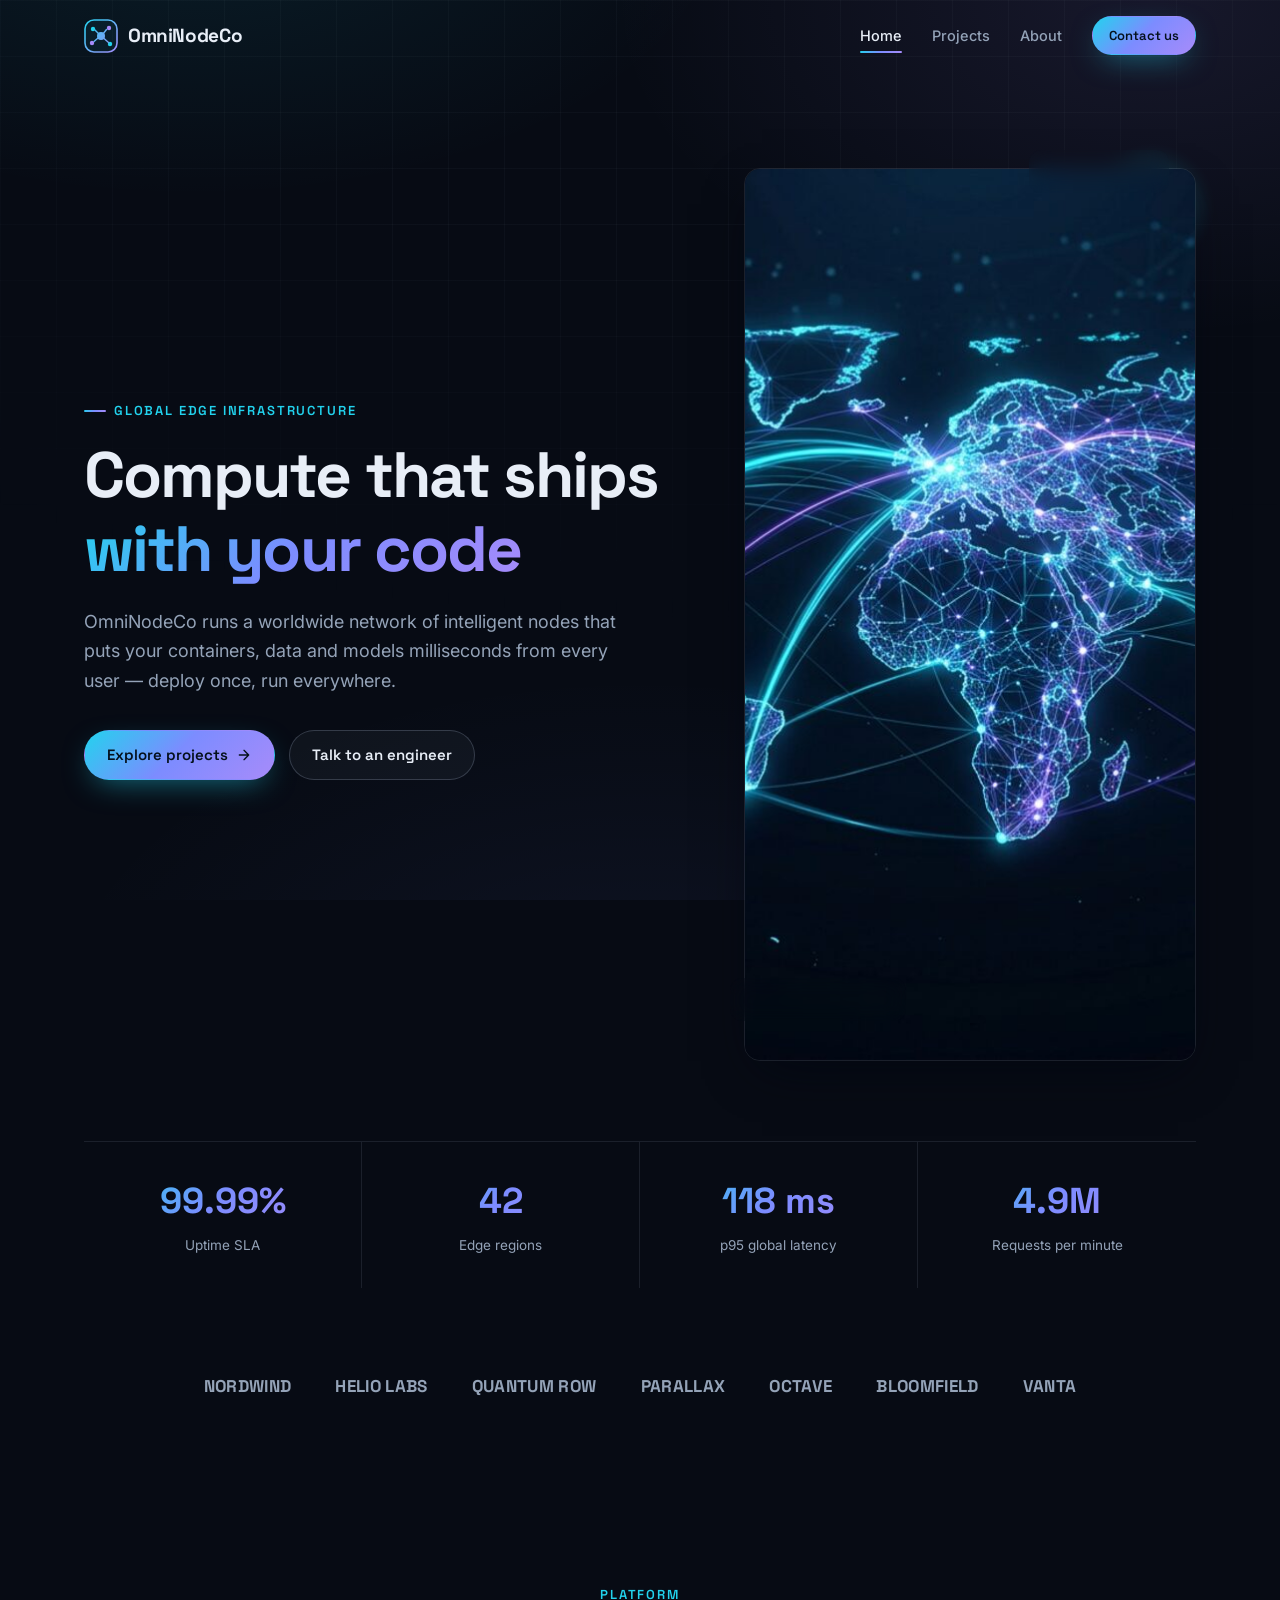
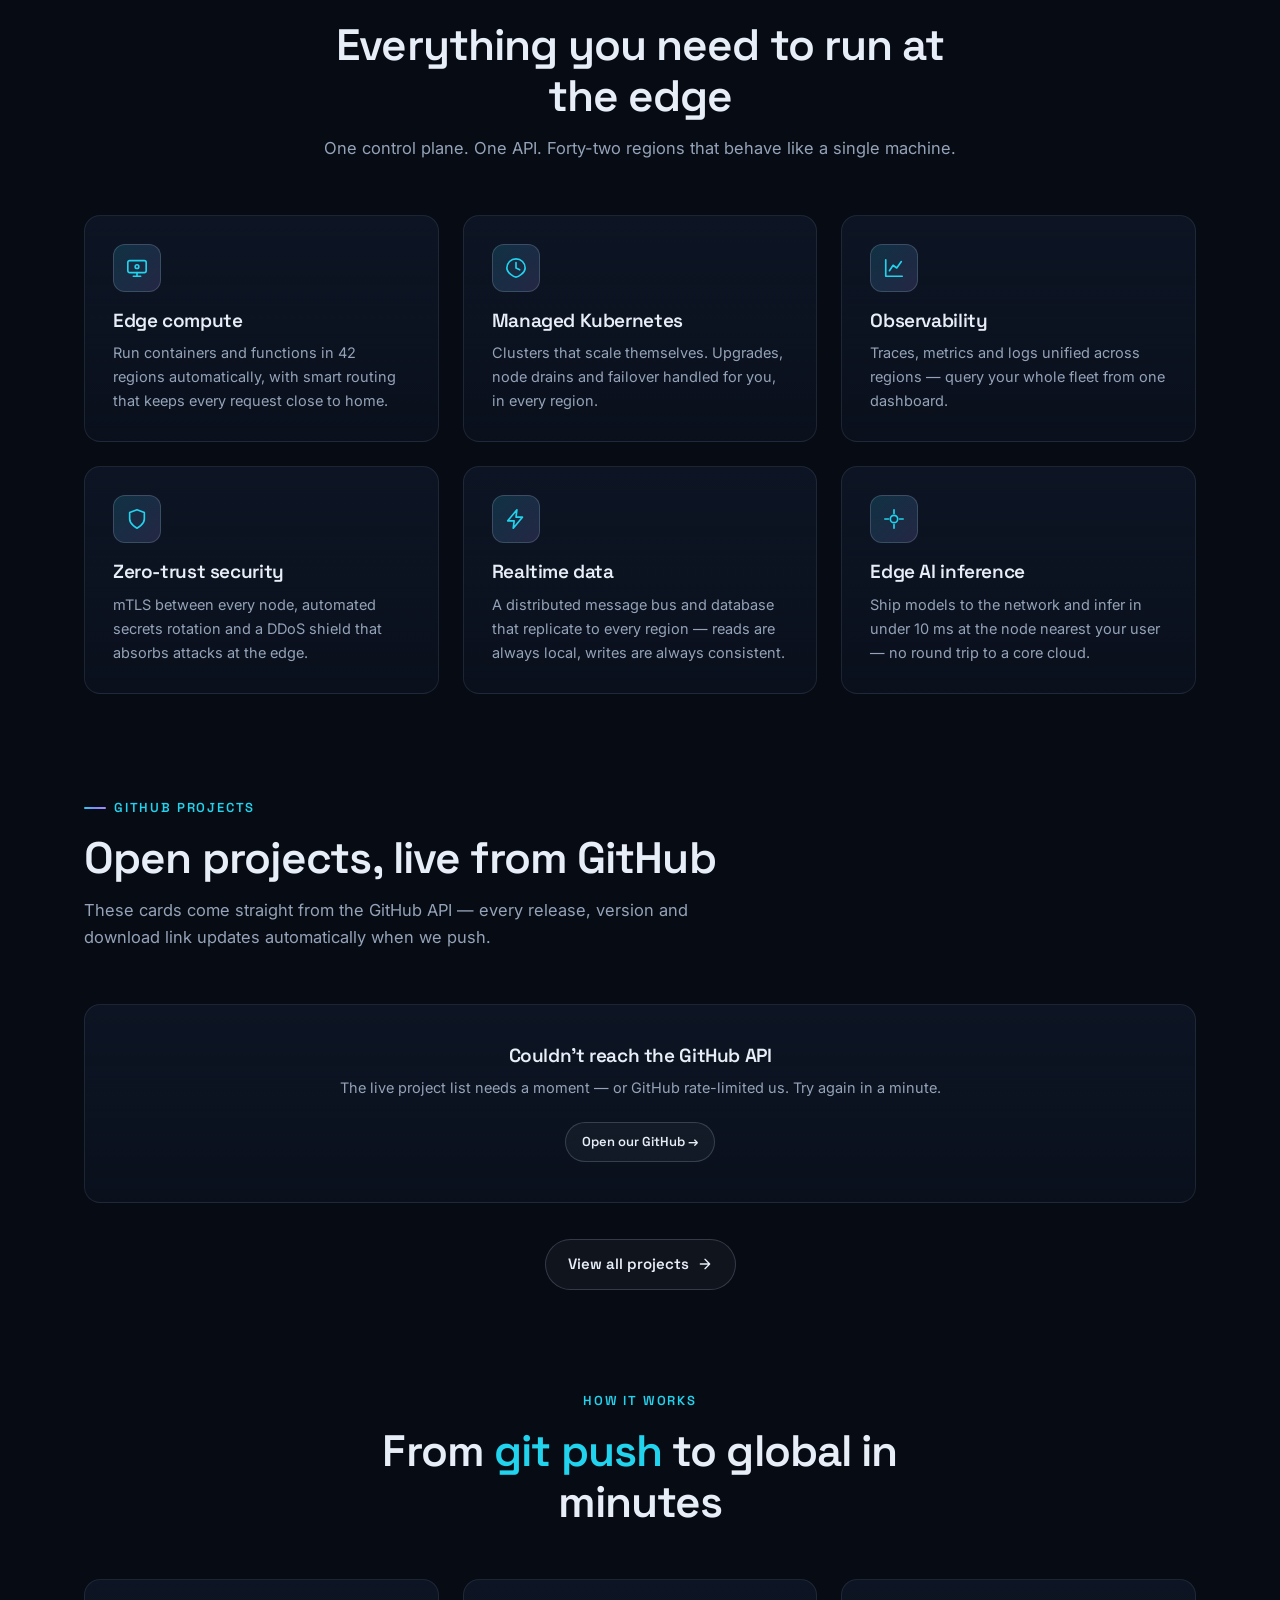
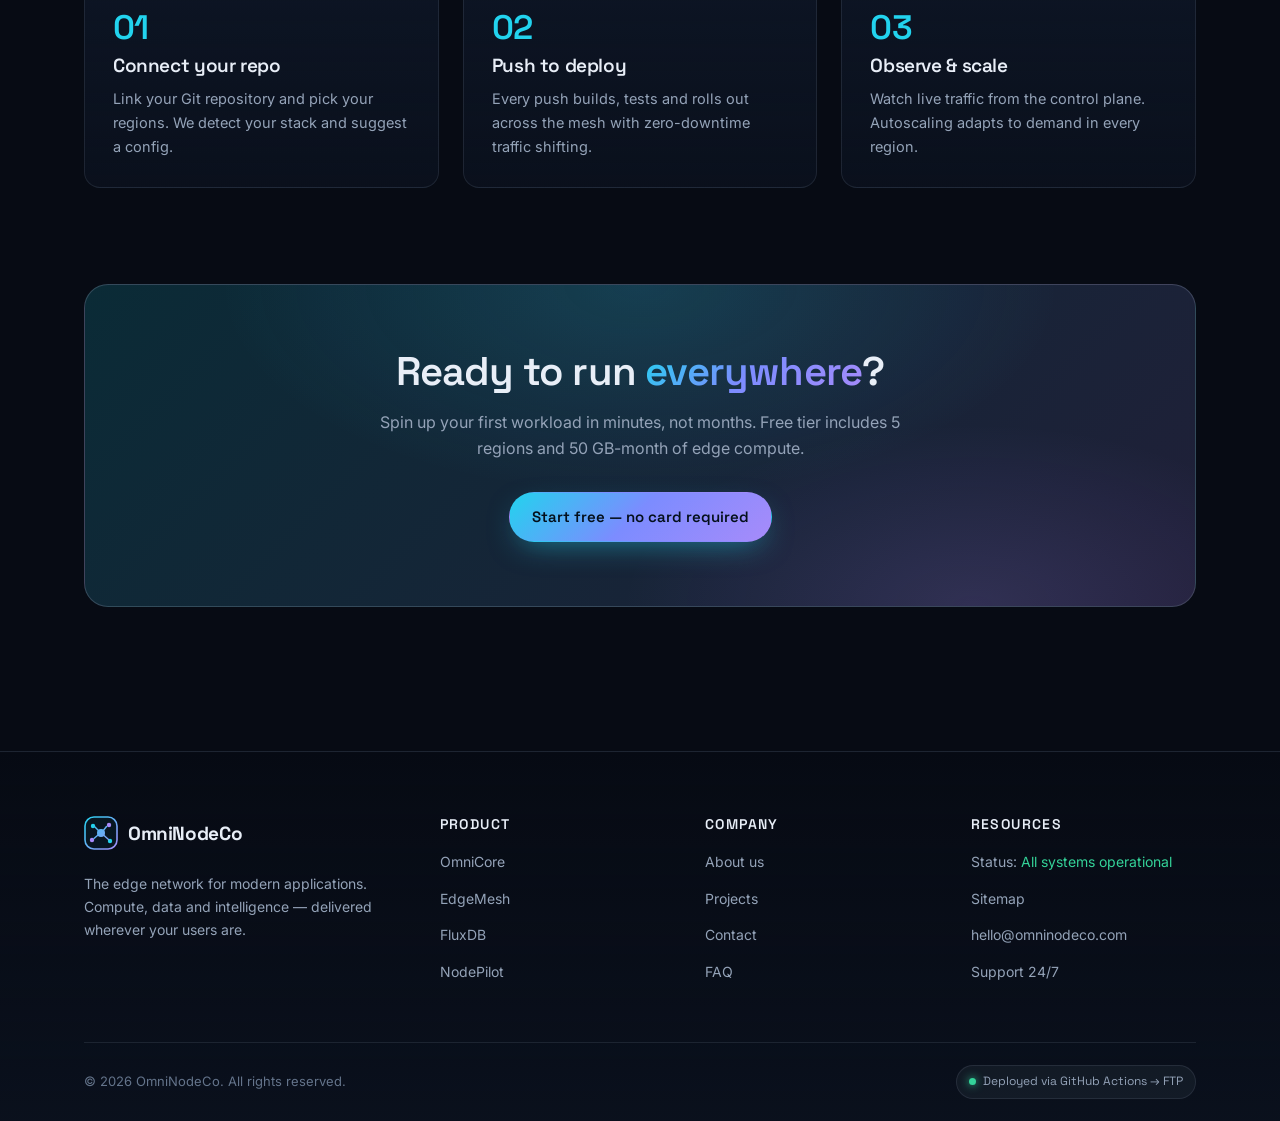
==== commit 898beb12: "Live GitHub projects on home & projects pages - New js/projects.js: pulls repos + latest releases fr" ====
--- a/index.html
+++ b/index.html
@@ -8,8 +8,8 @@
   <meta property="og:title" content="OmniNodeCo — Compute that ships with your code" />
   <meta property="og:description" content="Global edge infrastructure: managed Kubernetes, edge compute, realtime data and observability — deployed to 42 regions in minutes." />
   <meta property="og:type" content="website" />
-  <meta property="og:url" content="https://www.omninodeco.com/" />
-  <meta property="og:image" content="img/hero.jpg" />
+  <meta property="og:url" content="https://omninodeco.liveblog365.com/" />
+  <meta property="og:image" content="https://omninodeco.liveblog365.com/img/hero.jpg" />
   <meta name="theme-color" content="#070b14" />
   <link rel="icon" type="image/svg+xml" href="favicon.svg" />
   <link rel="preconnect" href="https://fonts.googleapis.com" />
@@ -177,66 +177,16 @@
   <section class="section" style="padding-top: 0;">
     <div class="container">
       <div class="section-head reveal">
-        <span class="eyebrow">Featured projects</span>
-        <h2>Built on our own network</h2>
-        <p>Every product below runs dogfooded on OmniNodeCo infrastructure. See the full catalogue on the projects page.</p>
-      </div>
-
-      <div class="grid grid-3">
-        <article class="card project-card reveal" data-category="infrastructure">
-          <div class="project-thumb thumb-1">
-            <svg viewBox="0 0 24 24" fill="none" stroke-width="1.6" stroke-linecap="round" stroke-linejoin="round"><rect x="3" y="4" width="18" height="7" rx="1.5" /><rect x="3" y="13" width="18" height="7" rx="1.5" /><path d="M7 7.5h.01M7 16.5h.01" /></svg>
-          </div>
-          <div class="project-meta">
-            <h3 style="margin:0;">OmniCore</h3>
-            <span class="status status-live">Live</span>
-          </div>
-          <p>Container orchestration that manages 1.2M+ containers across the edge mesh, with automatic regional failover.</p>
-          <div class="tags">
-            <span class="tag">Kubernetes</span><span class="tag">Go</span><span class="tag">Infrastructure</span>
-          </div>
-          <a class="card-link" href="projects.html">Project details
-            <svg viewBox="0 0 24 24" fill="none" stroke="currentColor" stroke-width="2" stroke-linecap="round" stroke-linejoin="round"><path d="M5 12h14M12 5l7 7-7 7" /></svg>
-          </a>
-        </article>
-
-        <article class="card project-card reveal" data-category="data-ai">
-          <div class="project-thumb thumb-2">
-            <svg viewBox="0 0 24 24" fill="none" stroke-width="1.6" stroke-linecap="round" stroke-linejoin="round"><ellipse cx="12" cy="5" rx="8" ry="3" /><path d="M4 5v14c0 1.7 3.6 3 8 3s8-1.3 8-3V5" /><path d="M4 12c0 1.7 3.6 3 8 3s8-1.3 8-3" /></svg>
-          </div>
-          <div class="project-meta">
-            <h3 style="margin:0;">FluxDB</h3>
-            <span class="status status-live">Live</span>
-          </div>
-          <p>Distributed time-series database tuned for telemetry at scale — 40 billion metrics ingested daily.</p>
-          <div class="tags">
-            <span class="tag">Time-series</span><span class="tag">Rust</span><span class="tag">Data</span>
-          </div>
-          <a class="card-link" href="projects.html">Project details
-            <svg viewBox="0 0 24 24" fill="none" stroke="currentColor" stroke-width="2" stroke-linecap="round" stroke-linejoin="round"><path d="M5 12h14M12 5l7 7-7 7" /></svg>
-          </a>
-        </article>
-
-        <article class="card project-card reveal" data-category="developer-tools">
-          <div class="project-thumb thumb-3">
-            <svg viewBox="0 0 24 24" fill="none" stroke-width="1.6" stroke-linecap="round" stroke-linejoin="round"><path d="M4 17l6-6-6-6M12 19h8" /></svg>
-          </div>
-          <div class="project-meta">
-            <h3 style="margin:0;">NodePilot</h3>
-            <span class="status status-beta">Beta</span>
-          </div>
-          <p>Control plane and CLI that turns 42 regions into one machine. Deploy, scale and debug from your terminal.</p>
-          <div class="tags">
-            <span class="tag">CLI</span><span class="tag">Control plane</span><span class="tag">Tools</span>
-          </div>
-          <a class="card-link" href="projects.html">Project details
-            <svg viewBox="0 0 24 24" fill="none" stroke="currentColor" stroke-width="2" stroke-linecap="round" stroke-linejoin="round"><path d="M5 12h14M12 5l7 7-7 7" /></svg>
-          </a>
-        </article>
-      </div>
+        <span class="eyebrow">GitHub projects</span>
+        <h2>Open projects, live from GitHub</h2>
+        <p>These cards come straight from the GitHub API — every release, version and download link updates automatically when we push.</p>
+      </div>
+
+      <!-- Top 3 repos, rendered by js/projects.js from the GitHub API -->
+      <div class="grid grid-3" data-project-grid data-limit="3"></div>
 
       <div style="text-align:center; margin-top:36px;" class="reveal">
-        <a class="btn btn-ghost" href="projects.html">View all 8 projects
+        <a class="btn btn-ghost" href="projects.html">View all projects
           <svg viewBox="0 0 24 24" fill="none" stroke="currentColor" stroke-width="2" stroke-linecap="round" stroke-linejoin="round"><path d="M5 12h14M12 5l7 7-7 7" /></svg>
         </a>
       </div>
@@ -346,5 +296,6 @@
   </footer>
 
   <script src="js/main.js"></script>
+  <script src="js/projects.js"></script>
 </body>
 </html>
--- a/css/style.css
+++ b/css/style.css
@@ -1099,6 +1099,59 @@
 
 .error-page h1 { font-size: clamp(24px, 3vw, 34px); margin: 8px 0 12px; }
 .error-page p { color: var(--muted); max-width: 420px; margin-bottom: 28px; }
+
+/* ---------- Project cards (GitHub API) ---------- */
+.project-stats {
+  display: flex;
+  flex-wrap: wrap;
+  gap: 6px 18px;
+  margin: 10px 0 0;
+  font-family: var(--font-display);
+  font-size: 12.5px;
+  font-weight: 600;
+  color: var(--dim);
+}
+
+.card-actions {
+  display: flex;
+  flex-wrap: wrap;
+  gap: 8px;
+  margin-top: 18px;
+}
+
+.card-actions .btn { padding: 8px 14px; font-size: 12.5px; }
+
+/* ---------- Skeleton loading ---------- */
+.skeleton {
+  pointer-events: none;
+}
+
+.sk {
+  border-radius: 8px;
+  background: linear-gradient(100deg, rgba(148, 163, 184, 0.07) 40%, rgba(148, 163, 184, 0.16) 50%, rgba(148, 163, 184, 0.07) 60%);
+  background-size: 200% 100%;
+  animation: shimmer 1.4s infinite;
+}
+
+.sk-thumb {
+  height: 150px;
+  border-radius: 12px;
+  margin: -28px -28px 22px;
+  border-bottom: 1px solid var(--border);
+}
+
+.sk-line { height: 14px; margin-bottom: 12px; }
+.sk-line.w60 { width: 60%; }
+.sk-line.w90 { width: 90%; }
+.sk-line.w75 { width: 75%; }
+
+@keyframes shimmer {
+  0% { background-position: 200% 0; }
+  100% { background-position: -200% 0; }
+}
+
+.api-error p { margin-top: 6px; }
+.api-error .btn { margin-top: 8px; }
 
 /* ---------- Reveal animation ---------- */
 .reveal {
